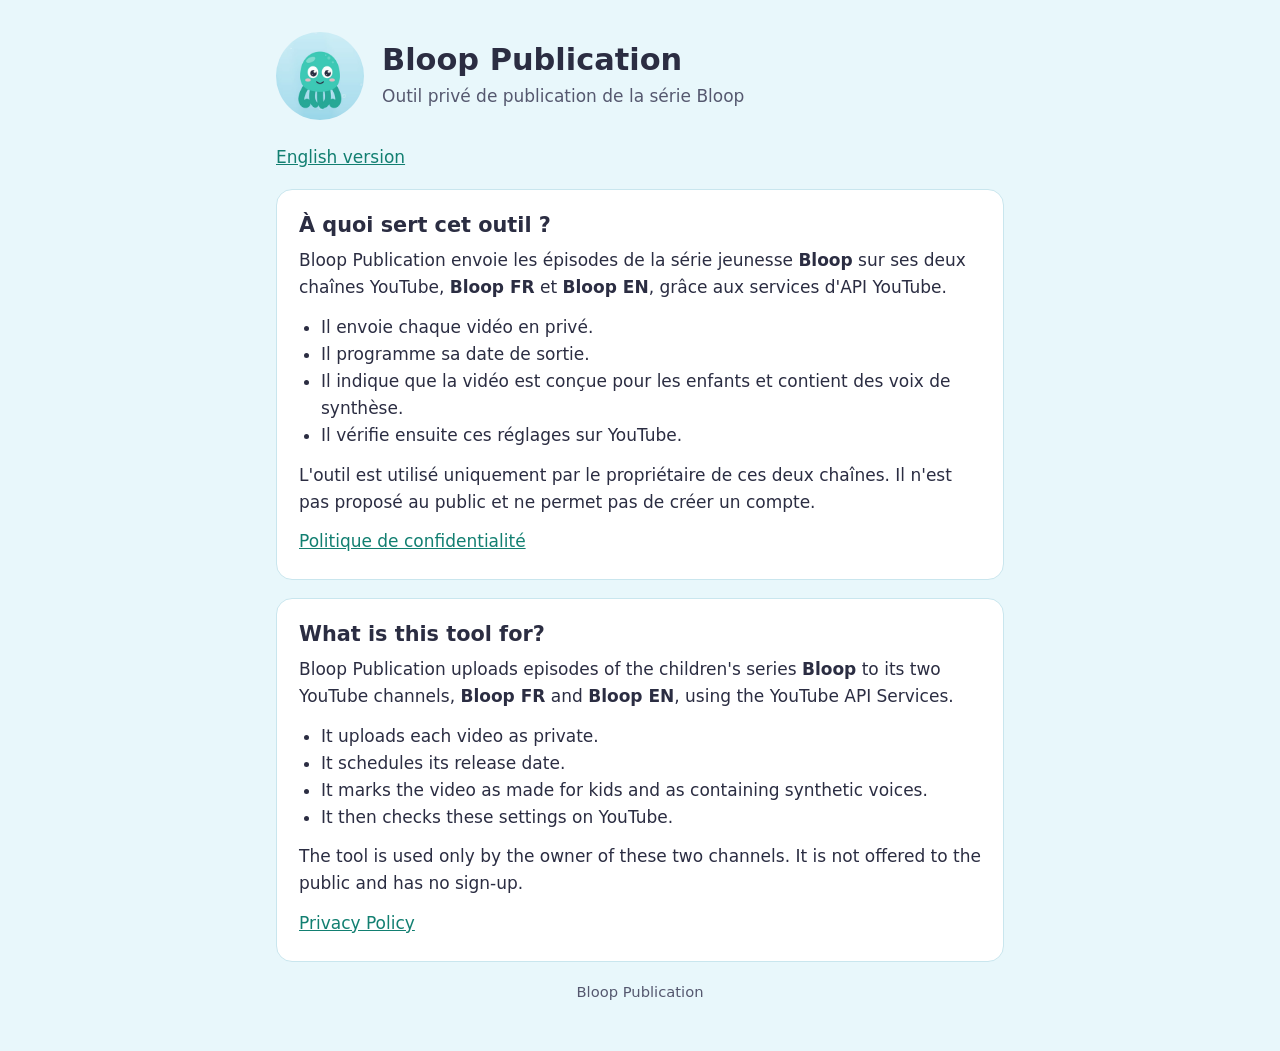
==== index.html @ 130cdbe7 "Mini-site de Bloop Publication Co-Authored-By: Claude Opus 5.5 <noreply@anthropic.com>" ====
<!doctype html>
<html lang="fr">
<head>
  <meta charset="utf-8">
  <meta name="viewport" content="width=device-width, initial-scale=1">
  <title>Bloop Publication</title>
  <meta name="description" content="Outil privé de publication des épisodes de la série jeunesse Bloop sur YouTube.">
  <link rel="icon" href="bloop.png">
  <link rel="stylesheet" href="style.css">
</head>
<body>
<main>
  <header>
    <img src="bloop.png" alt="Bloop, un petit poulpe turquoise">
    <div>
      <h1>Bloop Publication</h1>
      <p>Outil privé de publication de la série Bloop</p>
    </div>
  </header>

  <p class="lang-nav"><a href="#en">English version</a></p>

  <section>
    <h2>À quoi sert cet outil ?</h2>
    <p>Bloop Publication envoie les épisodes de la série jeunesse <strong>Bloop</strong> sur ses deux chaînes YouTube, <strong>Bloop FR</strong> et <strong>Bloop EN</strong>, grâce aux services d'API YouTube.</p>
    <ul>
      <li>Il envoie chaque vidéo en privé.</li>
      <li>Il programme sa date de sortie.</li>
      <li>Il indique que la vidéo est conçue pour les enfants et contient des voix de synthèse.</li>
      <li>Il vérifie ensuite ces réglages sur YouTube.</li>
    </ul>
    <p>L'outil est utilisé uniquement par le propriétaire de ces deux chaînes. Il n'est pas proposé au public et ne permet pas de créer un compte.</p>
    <p><a href="privacy.html">Politique de confidentialité</a></p>
  </section>

  <section id="en" lang="en">
    <h2>What is this tool for?</h2>
    <p>Bloop Publication uploads episodes of the children's series <strong>Bloop</strong> to its two YouTube channels, <strong>Bloop FR</strong> and <strong>Bloop EN</strong>, using the YouTube API Services.</p>
    <ul>
      <li>It uploads each video as private.</li>
      <li>It schedules its release date.</li>
      <li>It marks the video as made for kids and as containing synthetic voices.</li>
      <li>It then checks these settings on YouTube.</li>
    </ul>
    <p>The tool is used only by the owner of these two channels. It is not offered to the public and has no sign-up.</p>
    <p><a href="privacy.html#en">Privacy Policy</a></p>
  </section>

  <footer>Bloop Publication</footer>
</main>
</body>
</html>
---- style.css ----
:root {
  --bg: #e8f7fb;
  --card: #ffffff;
  --ink: #2b2d42;
  --muted: #55586f;
  --accent: #127f71;
  --line: #c9e6ee;
}

@media (prefers-color-scheme: dark) {
  :root {
    --bg: #14233a;
    --card: #1d3050;
    --ink: #f2f6fb;
    --muted: #c1cbdb;
    --accent: #6fe0cf;
    --line: #34496b;
  }
}

* { box-sizing: border-box; }

body {
  margin: 0;
  background: var(--bg);
  color: var(--ink);
  font-family: system-ui, -apple-system, "Segoe UI", Roboto, Arial, sans-serif;
  font-size: 17px;
  line-height: 1.6;
}

main { max-width: 760px; margin: 0 auto; padding: 32px 16px 48px; }

header { display: flex; align-items: center; gap: 18px; margin-bottom: 24px; }
header img { width: 88px; height: 88px; border-radius: 50%; flex: none; }
header h1 { margin: 0; font-size: 1.9rem; line-height: 1.2; }
header p { margin: 4px 0 0; color: var(--muted); }

section {
  background: var(--card);
  border: 1px solid var(--line);
  border-radius: 16px;
  padding: 22px 22px 12px;
  margin-bottom: 18px;
}

h2 { margin: 0 0 8px; font-size: 1.3rem; line-height: 1.3; }
h3 { margin: 18px 0 2px; font-size: 1.02rem; }
p, ul { margin: 0 0 12px; }
ul { padding-left: 22px; }
a { color: var(--accent); overflow-wrap: anywhere; }
.lang-nav { margin-bottom: 18px; }
footer { color: var(--muted); font-size: .92rem; text-align: center; }
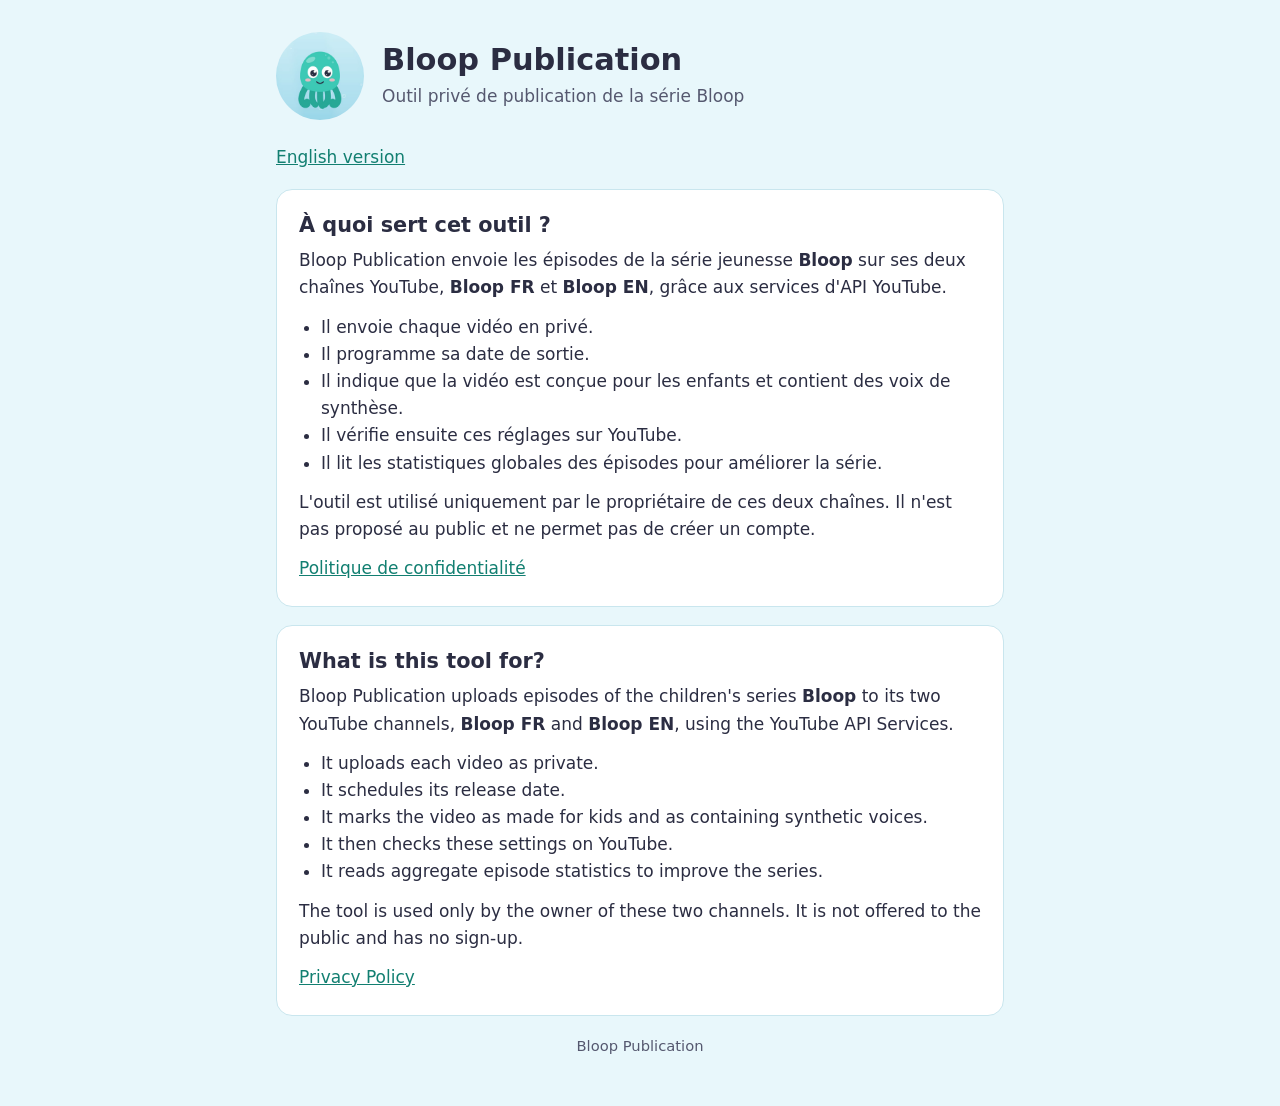
==== commit d8394580: "Confidentialité : ajoute les statistiques globales Co-Authored-By: Claude Opus 5.5 <noreply@anthropi" ====
--- a/index.html
+++ b/index.html
@@ -28,6 +28,7 @@
       <li>Il programme sa date de sortie.</li>
       <li>Il indique que la vidéo est conçue pour les enfants et contient des voix de synthèse.</li>
       <li>Il vérifie ensuite ces réglages sur YouTube.</li>
+      <li>Il lit les statistiques globales des épisodes pour améliorer la série.</li>
     </ul>
     <p>L'outil est utilisé uniquement par le propriétaire de ces deux chaînes. Il n'est pas proposé au public et ne permet pas de créer un compte.</p>
     <p><a href="privacy.html">Politique de confidentialité</a></p>
@@ -41,6 +42,7 @@
       <li>It schedules its release date.</li>
       <li>It marks the video as made for kids and as containing synthetic voices.</li>
       <li>It then checks these settings on YouTube.</li>
+      <li>It reads aggregate episode statistics to improve the series.</li>
     </ul>
     <p>The tool is used only by the owner of these two channels. It is not offered to the public and has no sign-up.</p>
     <p><a href="privacy.html#en">Privacy Policy</a></p>
